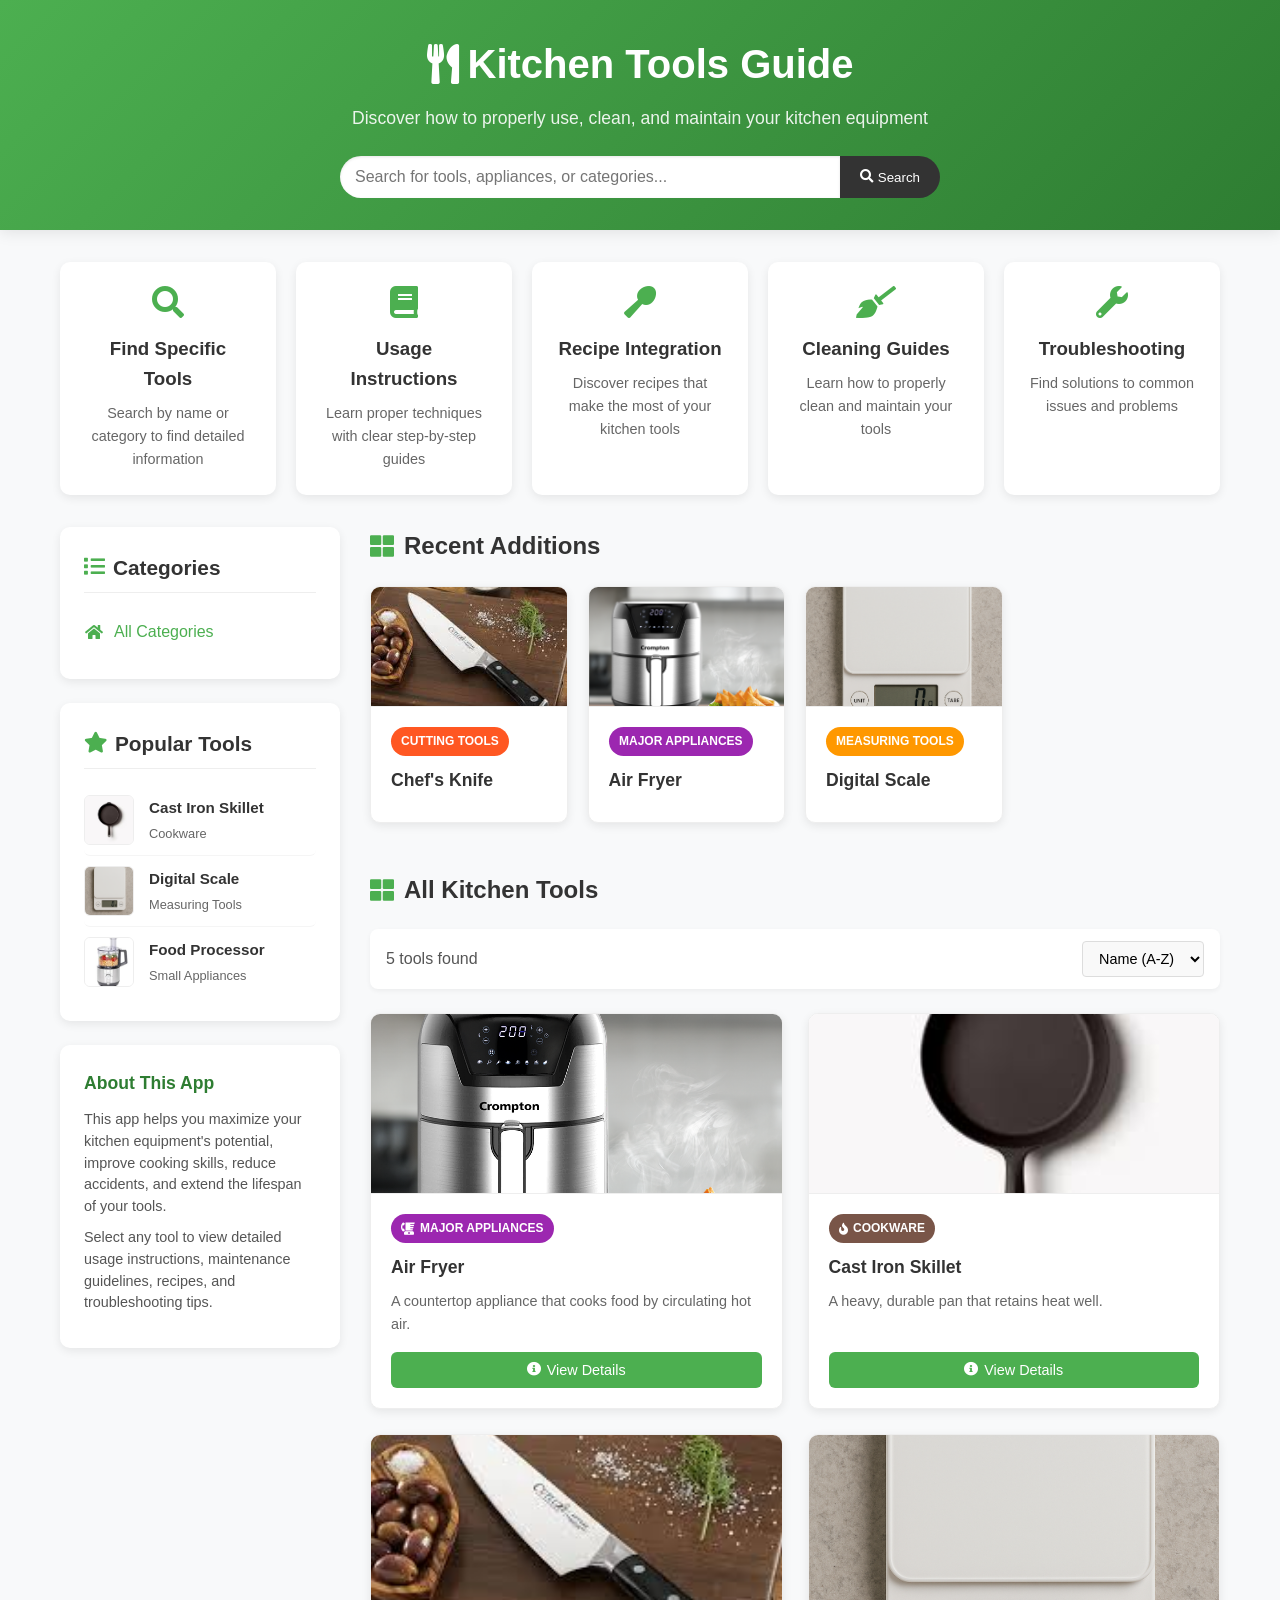
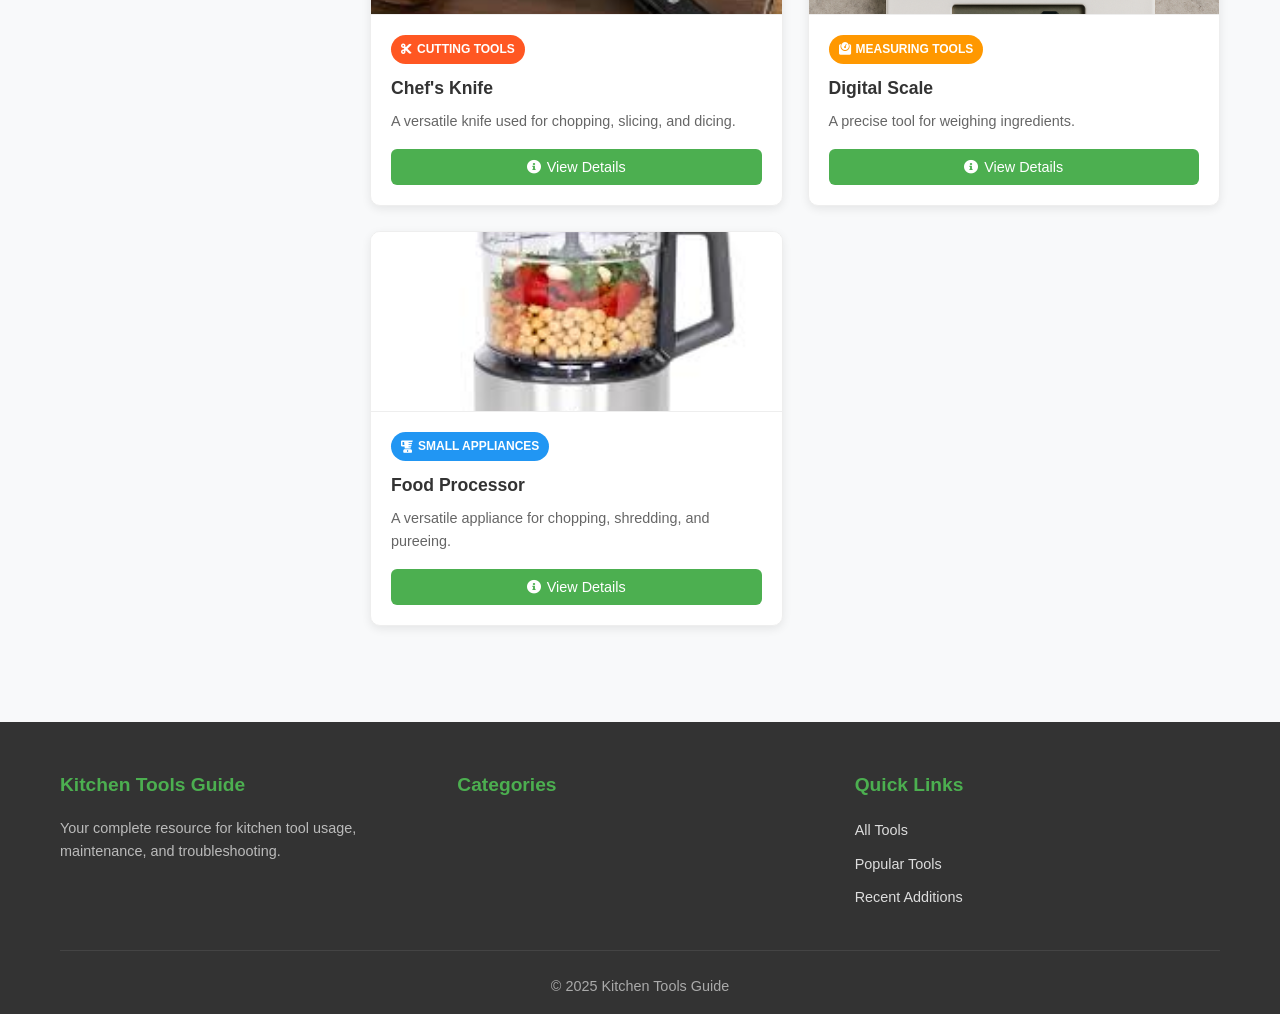
==== index.html @ 6c897738 "Initial commit" ====
<!DOCTYPE html>
<html lang="en">
<head>
    <meta charset="UTF-8">
    <meta name="viewport" content="width=device-width, initial-scale=1.0">
    <title>Kitchen Tools Guide</title>
    <link rel="stylesheet" href="https://cdnjs.cloudflare.com/ajax/libs/font-awesome/5.15.4/css/all.min.css">
    <link rel="stylesheet" href="styles.css">
</head>
<body>
    <header>
        <div class="container">
            <h1><i class="fas fa-utensils"></i> Kitchen Tools Guide</h1>
            <p class="tagline">Discover how to properly use, clean, and maintain your kitchen equipment</p>
            <div class="search-box">
                <input type="text" id="search-input" placeholder="Search for tools, appliances, or categories...">
                <button id="search-button"><i class="fas fa-search"></i> Search</button>
            </div>
        </div>
    </header>

    <main class="container">
        <!-- Features section -->
        <section class="app-features">
            <div class="feature">
                <i class="fas fa-search"></i>
                <h3>Find Specific Tools</h3>
                <p>Search by name or category to find detailed information</p>
            </div>
            <div class="feature">
                <i class="fas fa-book"></i>
                <h3>Usage Instructions</h3>
                <p>Learn proper techniques with clear step-by-step guides</p>
            </div>
            <div class="feature">
                <i class="fas fa-utensil-spoon"></i>
                <h3>Recipe Integration</h3>
                <p>Discover recipes that make the most of your kitchen tools</p>
            </div>
            <div class="feature">
                <i class="fas fa-broom"></i>
                <h3>Cleaning Guides</h3>
                <p>Learn how to properly clean and maintain your tools</p>
            </div>
            <div class="feature">
                <i class="fas fa-wrench"></i>
                <h3>Troubleshooting</h3>
                <p>Find solutions to common issues and problems</p>
            </div>
        </section>

        <div class="main-content">
            <!-- Sidebar -->
            <aside class="sidebar">
                <div class="categories-section">
                    <h2><i class="fas fa-list"></i> Categories</h2>
                    <ul id="category-list">
                        <!-- Categories will be loaded dynamically -->
                    </ul>
                </div>
                
                <div class="popular-tools">
                    <h2><i class="fas fa-star"></i> Popular Tools</h2>
                    <div id="popular-tools-list">
                        <!-- Popular tools will be loaded dynamically -->
                    </div>
                </div>
                
                <div class="app-info">
                    <h3>About This App</h3>
                    <p>This app helps you maximize your kitchen equipment's potential, improve cooking skills, reduce accidents, and extend the lifespan of your tools.</p>
                    <p>Select any tool to view detailed usage instructions, maintenance guidelines, recipes, and troubleshooting tips.</p>
                </div>
            </aside>

            <!-- Main content area -->
            <div class="content">
                <div id="home-view">
                    <h2 class="section-title"><i class="fas fa-th-large"></i> Recent Additions</h2>
                    <div id="recent-tools" class="tools-mini-grid">
                        <!-- Recent tools will be loaded dynamically -->
                    </div>
                    
                    <h2 class="section-title"><i class="fas fa-th-large"></i> All Kitchen Tools</h2>
                    <div class="tools-controls">
                        <span id="tools-count">0 tools found</span>
                        <div class="sort-filter">
                            <select id="sort-tools">
                                <option value="name-asc">Name (A-Z)</option>
                                <option value="name-desc">Name (Z-A)</option>
                                <option value="category">Category</option>
                            </select>
                        </div>
                    </div>
                    <div id="tools-grid">
                        <!-- Tools will be loaded dynamically -->
                    </div>
                </div>
            </div>
        </div>
    </main>

    <!-- Tool details modal -->
    <div id="tool-modal" class="modal">
        <div class="modal-content">
            <span class="close">&times;</span>
            <div id="tool-details">
                <!-- Tool details will be loaded dynamically -->
            </div>
        </div>
    </div>

    <footer>
        <div class="container">
            <div class="footer-content">
                <div class="footer-section">
                    <h3>Kitchen Tools Guide</h3>
                    <p>Your complete resource for kitchen tool usage, maintenance, and troubleshooting.</p>
                </div>
                <div class="footer-section">
                    <h3>Categories</h3>
                    <ul id="footer-categories">
                        <!-- Top categories will be shown here -->
                    </ul>
                </div>
                <div class="footer-section">
                    <h3>Quick Links</h3>
                    <ul>
                        <li><a href="#" id="view-all-tools">All Tools</a></li>
                        <li><a href="#" id="view-popular">Popular Tools</a></li>
                        <li><a href="#" id="view-recent">Recent Additions</a></li>
                    </ul>
                </div>
            </div>
            <div class="copyright">
                <p>&copy; 2025 Kitchen Tools Guide</p>
            </div>
        </div>
    </footer>

    <script src="app.js"></script>
</body>
</html>
---- styles.css ----
/* Base styles */
* {
    box-sizing: border-box;
    margin: 0;
    padding: 0;
}

body {
    font-family: 'Segoe UI', Tahoma, Geneva, Verdana, sans-serif;
    line-height: 1.6;
    color: #333;
    background-color: #f8f9fa;
    min-height: 100vh;
    display: flex;
    flex-direction: column;
}

.container {
    max-width: 1200px;
    margin: 0 auto;
    padding: 0 20px;
    width: 100%;
}

a {
    text-decoration: none;
    color: inherit;
}

button {
    cursor: pointer;
}

/* Header styles */
header {
    background: linear-gradient(135deg, #4CAF50, #2E7D32);
    color: white;
    padding: 2rem 0;
    box-shadow: 0 2px 15px rgba(0,0,0,0.1);
    text-align: center;
}

header h1 {
    margin-bottom: 0.5rem;
    font-weight: 700;
    font-size: 2.5rem;
    display: flex;
    align-items: center;
    justify-content: center;
}

header h1 i {
    margin-right: 0.5rem;
}

header .tagline {
    margin-bottom: 1.5rem;
    font-size: 1.1rem;
    opacity: 0.9;
}

.search-box {
    display: flex;
    max-width: 600px;
    margin: 0 auto;
}

.search-box input {
    flex: 1;
    padding: 12px 15px;
    border: none;
    border-radius: 25px 0 0 25px;
    box-shadow: inset 0 1px 3px rgba(0,0,0,0.1);
    font-size: 1rem;
    outline: none;
}

.search-box input:focus {
    box-shadow: inset 0 1px 3px rgba(0,0,0,0.1), 0 0 0 3px rgba(76, 175, 80, 0.2);
}

.search-box button {
    padding: 12px 20px;
    background: #333;
    color: white;
    border: none;
    border-radius: 0 25px 25px 0;
    transition: background 0.3s;
    display: flex;
    align-items: center;
}

.search-box button i {
    margin-right: 5px;
}

.search-box button:hover {
    background: #222;
}

/* Main content */
main {
    flex: 1;
    padding: 2rem 0;
}

/* App Features */
.app-features {
    display: grid;
    grid-template-columns: repeat(auto-fit, minmax(200px, 1fr));
    gap: 20px;
    margin: 2rem 0;
}

.feature {
    background: white;
    padding: 1.5rem;
    border-radius: 10px;
    box-shadow: 0 3px 10px rgba(0,0,0,0.08);
    transition: transform 0.3s, box-shadow 0.3s;
    text-align: center;
    display: flex;
    flex-direction: column;
    align-items: center;
}

.feature:hover {
    transform: translateY(-5px);
    box-shadow: 0 5px 15px rgba(0,0,0,0.15);
}

.feature i {
    font-size: 2rem;
    color: #4CAF50;
    margin-bottom: 1rem;
}

.feature h3 {
    margin-bottom: 0.5rem;
    color: #333;
    font-weight: 600;
}

.feature p {
    color: #666;
    font-size: 0.9rem;
}

/* Main content layout */
.main-content {
    display: grid;
    grid-template-columns: 280px 1fr;
    gap: 30px;
    margin-bottom: 3rem;
}

/* Sidebar */
.sidebar {
    position: sticky;
    top: 20px;
    align-self: start;
}

.categories-section, .popular-tools, .app-info {
    background: white;
    border-radius: 10px;
    box-shadow: 0 3px 10px rgba(0,0,0,0.08);
    padding: 1.5rem;
    margin-bottom: 1.5rem;
}

.sidebar h2 {
    margin-bottom: 1rem;
    padding-bottom: 0.5rem;
    border-bottom: 1px solid #eee;
    font-size: 1.3rem;
    display: flex;
    align-items: center;
}

.sidebar h2 i {
    margin-right: 8px;
    color: #4CAF50;
}

.sidebar h3 {
    margin-bottom: 0.75rem;
    font-size: 1.1rem;
    color: #2E7D32;
}

#category-list {
    list-style: none;
}

#category-list li {
    padding: 10px 0;
    border-bottom: 1px solid #f5f5f5;
    cursor: pointer;
    transition: all 0.2s;
    display: flex;
    align-items: center;
}

#category-list li:last-child {
    border-bottom: none;
}

#category-list li:hover {
    color: #4CAF50;
    padding-left: 5px;
}

#category-list li.active {
    color: #4CAF50;
    font-weight: 500;
}

#category-list li i {
    margin-right: 10px;
    width: 20px;
    text-align: center;
    color: #4CAF50;
}

.popular-tools-item {
    display: flex;
    align-items: center;
    padding: 10px 0;
    border-bottom: 1px solid #f5f5f5;
    cursor: pointer;
    transition: background-color 0.2s;
    border-radius: 6px;
}

.popular-tools-item:hover {
    background-color: #f8f9fa;
}

.popular-tools-item:last-child {
    border-bottom: none;
}

.popular-tools-item img {
    width: 50px;
    height: 50px;
    border-radius: 6px;
    margin-right: 15px;
    object-fit: cover;
    border: 1px solid #eee;
}

.popular-tools-item-info h4 {
    margin-bottom: 3px;
    font-size: 0.95rem;
    color: #333;
}

.popular-tools-item-info p {
    font-size: 0.8rem;
    color: #666;
}

.app-info p {
    margin-bottom: 10px;
    font-size: 0.9rem;
    color: #555;
    line-height: 1.5;
}

/* Content Area */
.content {
    width: 100%;
}

.section-title {
    margin-bottom: 1.25rem;
    display: flex;
    align-items: center;
    font-size: 1.5rem;
    color: #333;
}

.section-title i {
    margin-right: 10px;
    color: #4CAF50;
}

.tools-controls {
    display: flex;
    justify-content: space-between;
    align-items: center;
    margin-bottom: 1.5rem;
    background: white;
    padding: 0.75rem 1rem;
    border-radius: 8px;
    box-shadow: 0 2px 5px rgba(0,0,0,0.05);
}

#tools-count {
    font-weight: 500;
    color: #555;
}

.sort-filter {
    display: flex;
    align-items: center;
}

#sort-tools {
    padding: 8px 12px;
    border: 1px solid #ddd;
    border-radius: 4px;
    background-color: #f9f9f9;
    cursor: pointer;
    font-size: 0.9rem;
    outline: none;
    transition: border-color 0.2s;
}

#sort-tools:focus {
    border-color: #4CAF50;
}

/* Tools Grid */
#tools-grid {
    display: grid;
    grid-template-columns: repeat(auto-fill, minmax(280px, 1fr));
    gap: 25px;
}

.tools-mini-grid {
    display: grid;
    grid-template-columns: repeat(auto-fill, minmax(180px, 1fr));
    gap: 20px;
    margin-bottom: 3rem;
}

.tool-card {
    background: white;
    border-radius: 10px;
    box-shadow: 0 3px 10px rgba(0,0,0,0.08);
    overflow: hidden;
    cursor: pointer;
    transition: all 0.3s ease;
    border: 1px solid #eee;
    height: 100%;
    display: flex;
    flex-direction: column;
}

.tool-card:hover {
    transform: translateY(-5px);
    box-shadow: 0 10px 20px rgba(0,0,0,0.12);
    border-color: #4CAF50;
}

.tool-image {
    height: 180px;
    background-color: #f5f5f5;
    background-size: cover;
    background-position: center;
    border-bottom: 1px solid #eee;
}

.tools-mini-grid .tool-image {
    height: 120px;
}

.tool-info {
    padding: 1.25rem;
    display: flex;
    flex-direction: column;
    flex-grow: 1;
}

.tool-info h3 {
    color: #333;
    margin-bottom: 0.5rem;
    font-weight: 600;
    font-size: 1.1rem;
}

.tool-info p {
    color: #666;
    font-size: 0.9rem;
    margin-bottom: 1rem;
    flex-grow: 1;
}

.category-badge {
    display: inline-flex;
    align-items: center;
    padding: 5px 10px;
    border-radius: 15px;
    font-size: 0.75rem;
    font-weight: 600;
    color: white;
    margin-bottom: 10px;
    text-transform: uppercase;
    width: fit-content;
}

.category-badge i {
    margin-right: 5px;
}

.cutting-tools {
    background-color: #FF5722;
}

.small-appliances {
    background-color: #2196F3;
}

.major-appliances {
    background-color: #9C27B0;
}

.measuring-tools {
    background-color: #FF9800;
}

.cookware {
    background-color: #795548;
}

.baking-tools {
    background-color: #E91E63;
}

.food-preparation-tools {
    background-color: #00BCD4;
}

.kitchen-gadgets {
    background-color: #8BC34A;
}

.storage-organization {
    background-color: #607D8B;
}

.safety-protection {
    background-color: #F44336;
}

.view-details-btn {
    padding: 10px 15px;
    background-color: #4CAF50;
    color: white;
    border: none;
    border-radius: 6px;
    cursor: pointer;
    font-size: 0.9rem;
    transition: background-color 0.2s;
    display: flex;
    align-items: center;
    justify-content: center;
    margin-top: auto;
    width: 100%;
}

.view-details-btn i {
    margin-right: 6px;
}

.view-details-btn:hover {
    background-color: #388E3C;
}

.fade-in {
    animation: fadeIn 0.5s forwards;
    opacity: 0;
}

@keyframes fadeIn {
    from {opacity: 0; transform: translateY(10px);}
    to {opacity: 1; transform: translateY(0);}
}

.no-results {
    grid-column: 1 / -1;
    text-align: center;
    padding: 3rem;
    background: white;
    border-radius: 10px;
    box-shadow: 0 2px 8px rgba(0,0,0,0.05);
}

.no-results i {
    font-size: 3rem;
    color: #ddd;
    margin-bottom: 1rem;
}

.no-results h3 {
    margin-bottom: 0.5rem;
    font-size: 1.5rem;
    color: #333;
}

.no-results p {
    color: #666;
}

/* Modal */
.modal {
    display: none;
    position: fixed;
    z-index: 1000;
    left: 0;
    top: 0;
    width: 100%;
    height: 100%;
    background-color: rgba(0,0,0,0.7);
    overflow-y: auto;
}

.modal-content {
    background-color: white;
    margin: 3% auto;
    padding: 30px;
    width: 85%;
    max-width: 900px;
    border-radius: 12px;
    position: relative;
    max-height: 90vh;
    overflow-y: auto;
    box-shadow: 0 10px 30px rgba(0,0,0,0.2);
    animation: modalFadeIn 0.3s ease;
}

@keyframes modalFadeIn {
    from {opacity: 0; transform: translateY(-20px);}
    to {opacity: 1; transform: translateY(0);}
}

.close {
    position: absolute;
    top: 15px;
    right: 25px;
    font-size: 30px;
    color: #555;
    cursor: pointer;
    transition: color 0.2s;
    z-index: 10;
    width: 30px;
    height: 30px;
    display: flex;
    align-items: center;
    justify-content: center;
    border-radius: 50%;
}

.close:hover {
    color: #000;
    background-color: #f5f5f5;
}

.tool-header {
    display: flex;
    margin-bottom: 2rem;
    position: relative;
}

.tool-image-container {
    width: 35%;
    min-width: 200px;
    max-width: 300px;
    margin-right: 2rem;
}

.tool-image-container img {
    width: 100%;
    border-radius: 8px;
    box-shadow: 0 4px 10px rgba(0,0,0,0.1);
    object-fit: cover;
    height: 250px;
}

.tool-header-info {
    flex: 1;
}

.tool-header-info h2 {
    margin-bottom: 0.75rem;
    color: #2E7D32;
    font-size: 2rem;
}

.tool-header-info .category-badge {
    margin-bottom: 1rem;
}

.tool-content {
    position: relative;
}

.print-button {
    padding: 10px 16px;
    background-color: #4CAF50;
    color: white;
    border: none;
    border-radius: 6px;
    cursor: pointer;
    font-weight: 600;
    transition: background-color 0.3s;
    display: inline-flex;
    align-items: center;
    margin-top: 0.5rem;
}

.print-button i {
    margin-right: 8px;
}

.print-button:hover {
    background-color: #2E7D32;
}

.tool-details-grid {
    display: grid;
    grid-template-columns: 1fr 1fr;
    gap: 20px;
    margin-top: 2rem;
}

.tool-details-section {
    background-color: #f9f9f9;
    border-radius: 8px;
    padding: 1.5rem;
    box-shadow: 0 2px 4px rgba(0,0,0,0.05);
}

.tool-details-section h3 {
    margin-bottom: 1rem;
    padding-bottom: 0.5rem;
    border-bottom: 2px solid #4CAF50;
    color: #333;
    font-weight: 600;
    display: flex;
    align-items: center;
}

.tool-details-section h3 i {
    margin-right: 10px;
    color: #4CAF50;
}

.tool-details-section p {
    line-height: 1.6;
    color: #555;
}

/* Footer */
footer {
    background-color: #333;
    color: white;
    padding: 3rem 0 1rem;
    margin-top: 3rem;
}

.footer-content {
    display: grid;
    grid-template-columns: repeat(auto-fit, minmax(250px, 1fr));
    gap: 2rem;
    margin-bottom: 2rem;
}

.footer-section h3 {
    margin-bottom: 1rem;
    color: #4CAF50;
    font-size: 1.2rem;
}

.footer-section p {
    margin-bottom: 1rem;
    color: #bbb;
    font-size: 0.9rem;
    line-height: 1.6;
}

.footer-section ul {
    list-style: none;
}

.footer-section ul li {
    margin-bottom: 0.5rem;
}

.footer-section ul li a {
    color: #ddd;
    text-decoration: none;
    transition: color 0.2s;
    font-size: 0.9rem;
}

.footer-section ul li a:hover {
    color: #4CAF50;
}

.copyright {
    text-align: center;
    padding-top: 1.5rem;
    border-top: 1px solid #444;
    color: #aaa;
    font-size: 0.9rem;
}

/* Responsive styles */
@media (max-width: 992px) {
    .main-content {
        grid-template-columns: 1fr;
    }
    
    .sidebar {
        position: static;
        margin-bottom: 2rem;
    }
    
    .tool-header {
        flex-direction: column;
    }
    
    .tool-image-container {
        width: 100%;
        max-width: 300px;
        margin: 0 auto 1.5rem;
    }
    
    .tool-details-grid {
        grid-template-columns: 1fr;
    }
}

@media (max-width: 768px) {
    header h1 {
        font-size: 2rem;
    }
    
    .app-features {
        grid-template-columns: repeat(auto-fit, minmax(150px, 1fr));
    }
    
    #tools-grid, .tools-mini-grid {
        grid-template-columns: repeat(auto-fill, minmax(220px, 1fr));
    }
}

@media (max-width: 576px) {
    .search-box {
        flex-direction: column;
    }
    
    .search-box input {
        border-radius: 25px;
        margin-bottom: 0.5rem;
    }
    
    .search-box button {
        border-radius: 25px;
    }
    
    #tools-grid, .tools-mini-grid {
        grid-template-columns: 1fr;
    }
    
    .tools-controls {
        flex-direction: column;
        gap: 10px;
        align-items: flex-start;
    }
    
    .modal-content {
        width: 95%;
        padding: 20px 15px;
    }
}
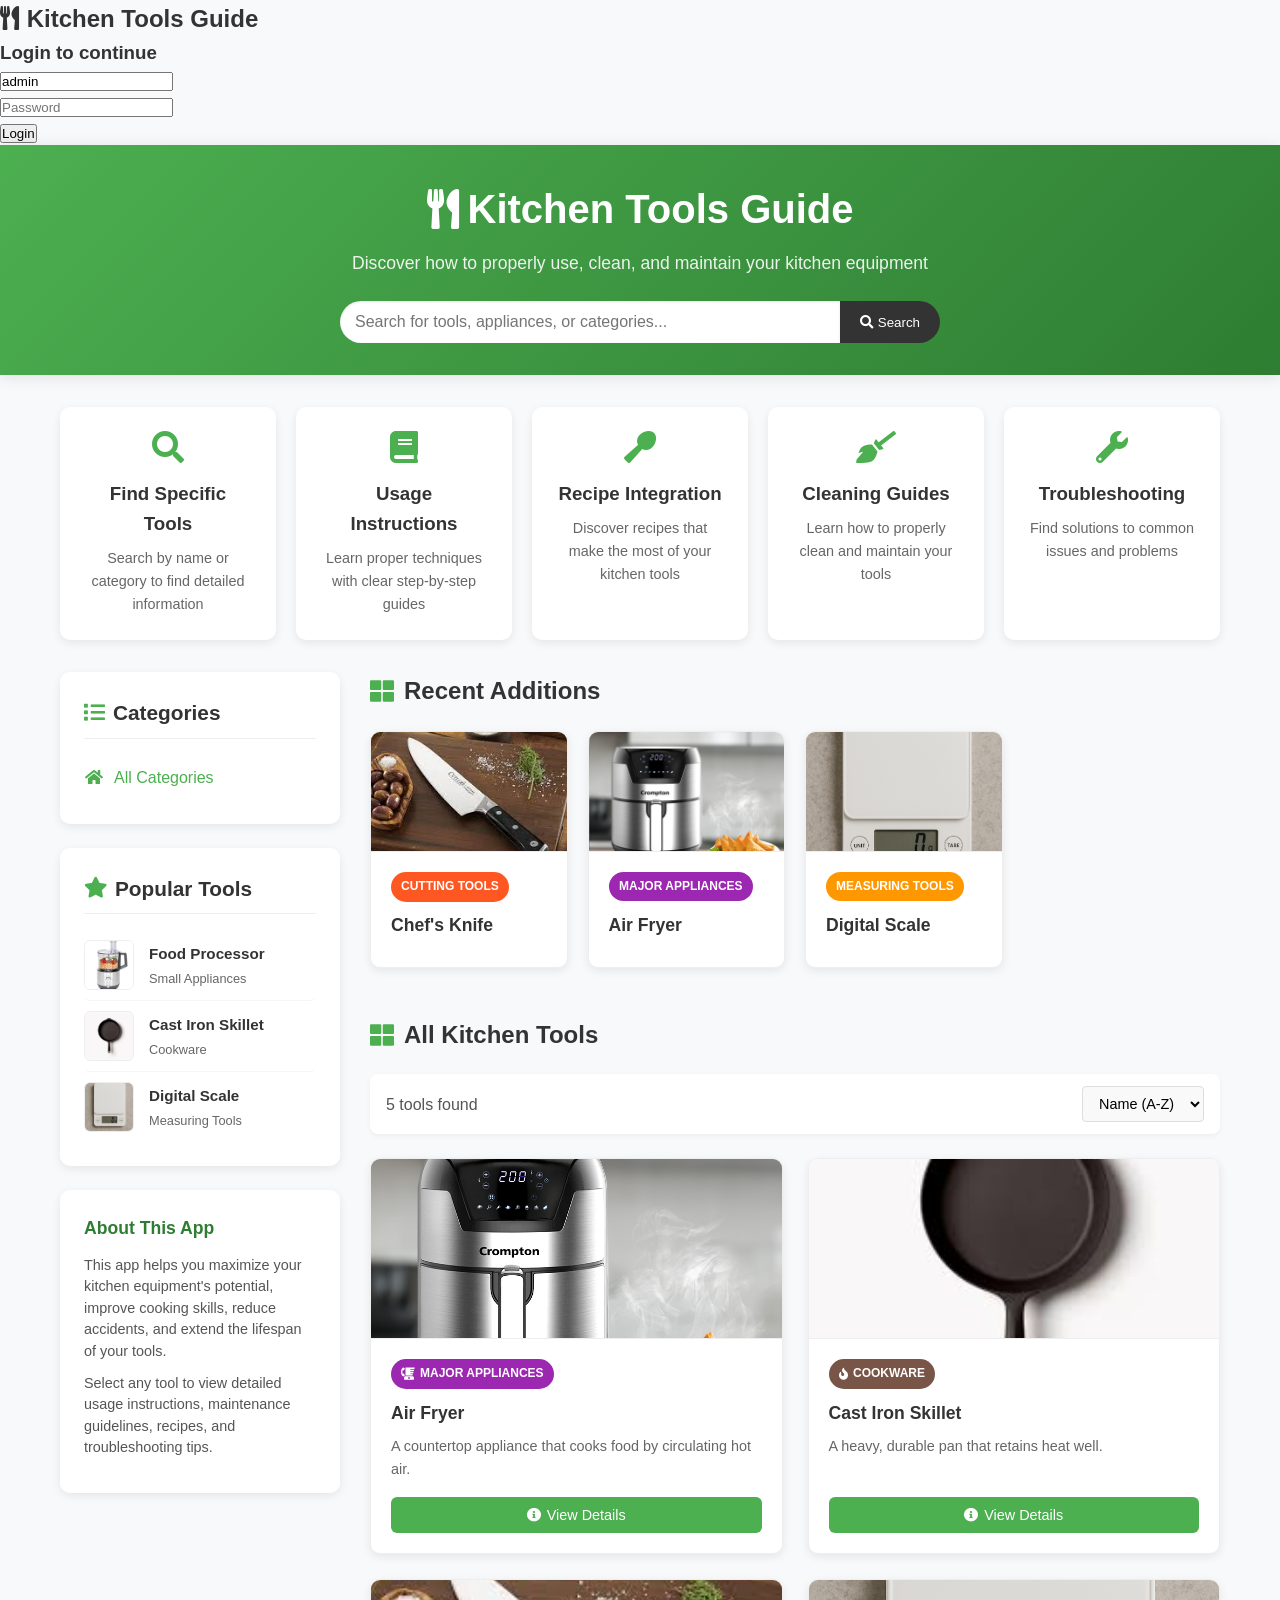
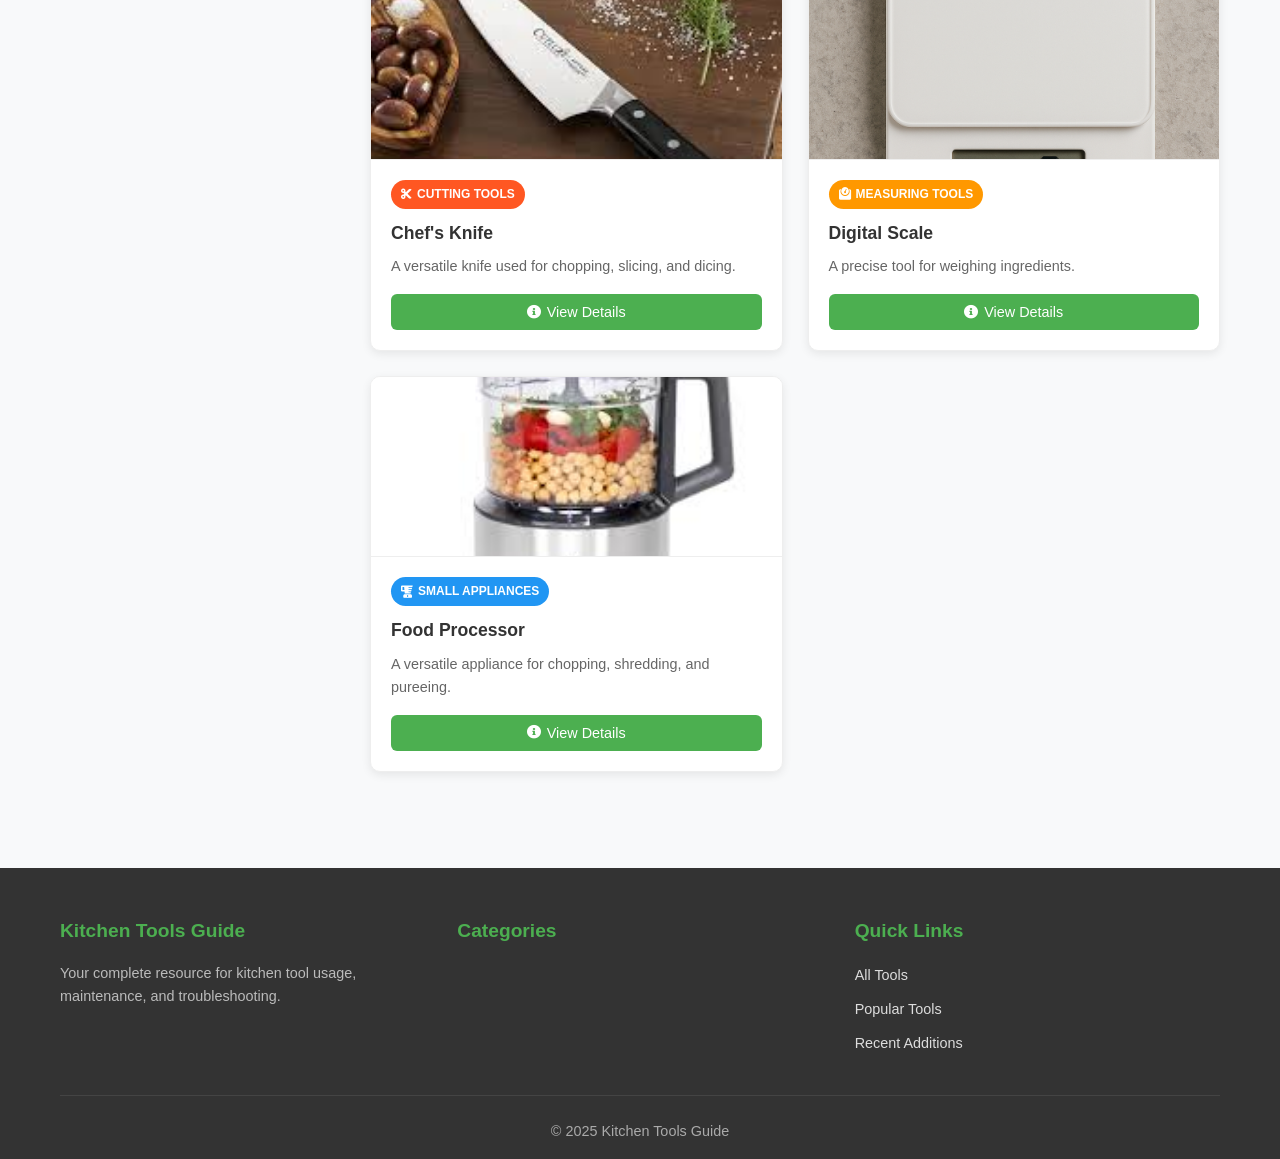
==== commit 92afba50: "Update index.html" ====
--- a/index.html
+++ b/index.html
@@ -7,7 +7,24 @@
     <link rel="stylesheet" href="https://cdnjs.cloudflare.com/ajax/libs/font-awesome/5.15.4/css/all.min.css">
     <link rel="stylesheet" href="styles.css">
 </head>
-<body>
+<body class="login-active">
+    <!-- Login Overlay -->
+    <div id="login-overlay">
+        <div class="login-container">
+            <h2><i class="fas fa-utensils"></i> Kitchen Tools Guide</h2>
+            <h3>Login to continue</h3>
+            <form id="login-form">
+                <div class="form-group">
+                    <input type="text" id="username" placeholder="Username" required>
+                </div>
+                <div class="form-group">
+                    <input type="password" id="password" placeholder="Password" required>
+                </div>
+                <button type="submit" class="login-btn">Login</button>
+            </form>
+        </div>
+    </div>
+
     <header>
         <div class="container">
             <h1><i class="fas fa-utensils"></i> Kitchen Tools Guide</h1>
@@ -140,4 +157,4 @@
 
     <script src="app.js"></script>
 </body>
-</html>+</html>
